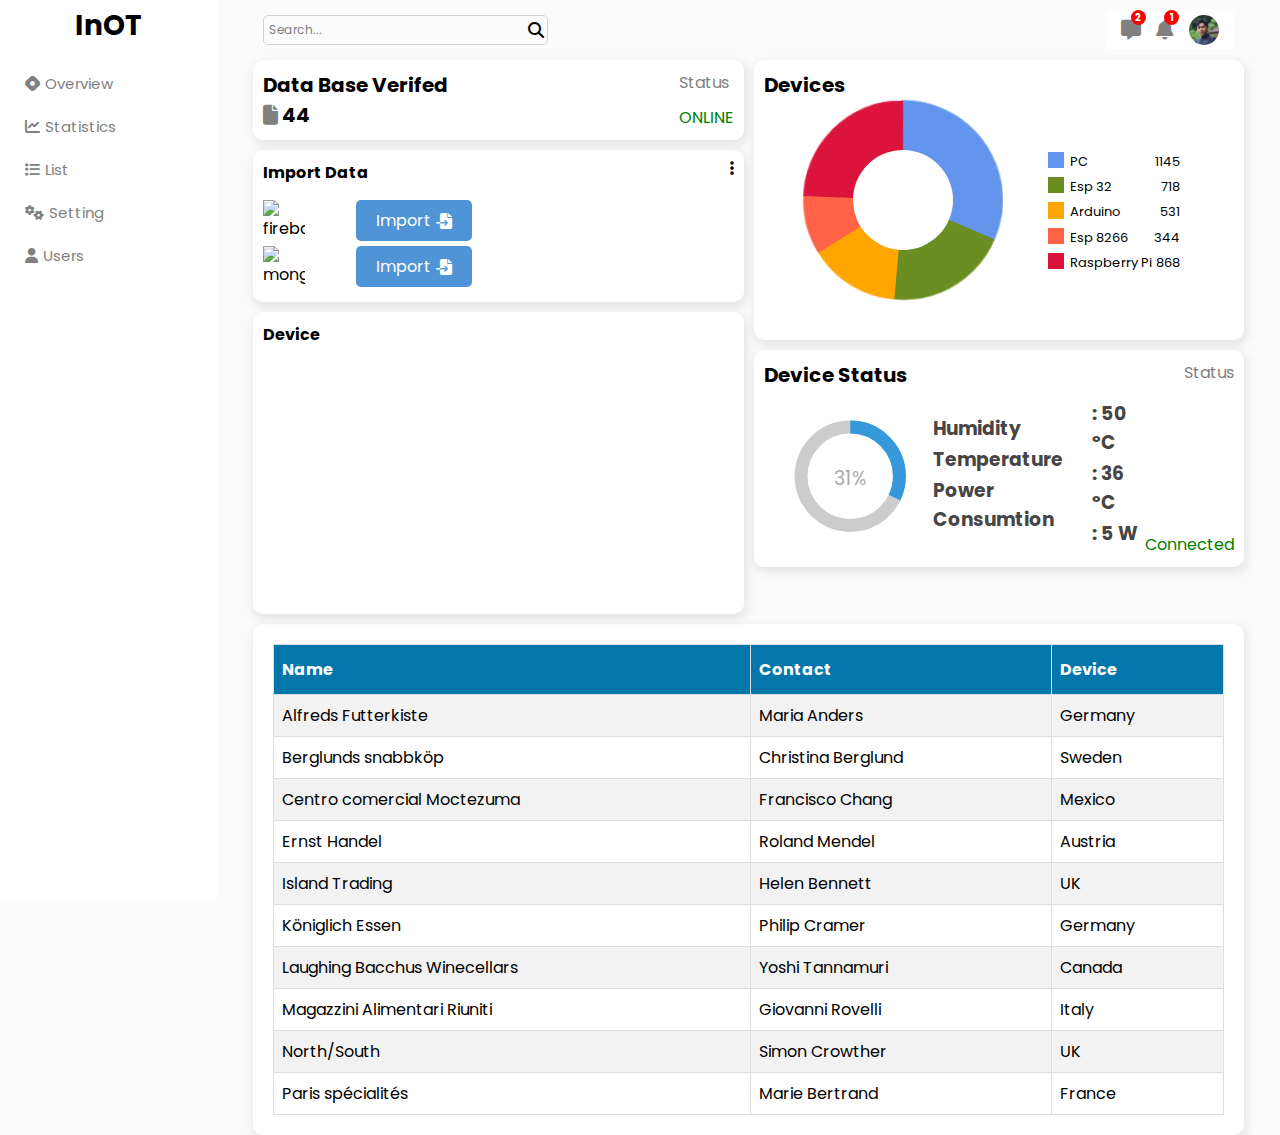
==== index.html @ 503b517f "pertama" ====
<!DOCTYPE html>
<html lang="en">

<head>
    <meta charset="UTF-8">
    <meta http-equiv="X-UA-Compatible" content="IE=edge">
    <meta name="viewport" content="width=device-width, initial-scale=1.0">
    <!-- google fonts -->
    <link rel="preconnect" href="https://fonts.googleapis.com">
    <link rel="preconnect" href="https://fonts.gstatic.com" crossorigin>
    <link
        href="https://fonts.googleapis.com/css2?family=Poppins:ital,wght@0,200;0,300;0,400;0,500;1,200;1,300;1,400;1,500&display=swap"
        rel="stylesheet">

    <style>
        * {
            font-family: 'Poppins', sans-serif;
        }
    </style>
    <!-- main css -->
    <link rel="stylesheet" href="./assets/css/main.css">
    <link rel="stylesheet" href="./assets/css/circliful.css">

    <!-- fontawesome -->
    <link rel="stylesheet" href="https://cdnjs.cloudflare.com/ajax/libs/font-awesome/6.1.1/css/all.min.css">

    <title>IOT : Dashboard</title>
</head>

<body>
    <div class="main">
        <div id="sidebar" class="sidebar">
            <div class="nav-content">
                <div class="top">
                    <div class="logo">
                        <h1 class="m-0 logo-cont">InOT</h1>
                    </div>
                </div>
                <div class="middle">
                    <ul class="ul-no">
                        <li class="li-co te-side"><span><i class="fa-brands fa-hashnode te-ico"></i>Overview</span>
                        </li>
                        <li class="li-co te-side"><span><i class="fa-solid fa-chart-line te-ico"></i>Statistics</span>
                        </li>
                        <li class="li-co te-side"><span><i class="fa-solid fa-list te-ico"></i>List</span></li>
                        <li class="li-co te-side"><span><i class="fa-solid fa-gears te-ico"></i>Setting</span></li>
                        <li class="li-co te-side"><span><i class="fa-solid fa-user te-ico"></i>Users</span></li>
                    </ul>
                </div>
                <!-- <div class="bottom">bottom</div> -->
            </div>
        </div>
        <div class="navbar">
            <div class="nav-container">
                <div class="nav-cont">
                    <div class="search-angin">
                        <input class="search-box" type="text" placeholder="Search..."><i
                            class="fa-solid fa-magnifying-glass"></i>
                    </div>
                    <div class="nav-item">
                        <div class="item">
                            <div class="pad">
                                <div class="icon-nav mr-nav"><i class="fa-solid fa-message"></i>
                                    <div class="counter">2</div>
                                </div>
                                <div class="icon-nav mr-nav"><i class="fa-solid fa-bell"></i>
                                    <div class="counter">1</div>
                                </div>
                                <img class="avatar" src="./assets/image/avatar.png" alt="logo">
                            </div>
                        </div>

                    </div>
                </div>
                <!-- content -->
                <div class="widget">
                    <div class="wid-cont">
                        <div class="card-cont">
                            <div class="left">
                                <div class="wi-title">
                                    <h4 class="m-0">Data Base Verifed</h4>
                                </div>
                                <div class="icon-tol">
                                    <h4 class="m-0"><i class="fa-solid fa-file tex-grrr"></i> 44</h4>
                                </div>
                            </div>
                            <div class="right">
                                <span class="m-0 tex-grrr">Status</span>
                                <span class="m-0 st-online">ONLINE</span>
                            </div>
                        </div>
                        <div class="card-cont" style="margin-top: 10px;">
                            <div class="left">
                                <h4 class="m-0">Import Data</h4>
                                <div class="data-import">
                                    <div class="bgn">
                                        <img src="https://www.gstatic.com/devrel-devsite/prod/v2325d8c952b9b608081f2b039989eacb0148117feedf74c3efc58771dfb973db/firebase/images/lockup.svg"
                                            width="20%" alt="firebase">
                                        <a class="btn-ipm" href="#">Import <i class="fa-solid fa-file-import"></i></a>
                                    </div>
                                    <div class="bgn">
                                        <img src="https://webimages.mongodb.com/_com_assets/cms/kuyjf3vea2hg34taa-horizontal_default_slate_blue.svg?auto=format%252Ccompress"
                                            width="20%" alt="mongodb">
                                        <a class="btn-ipm" href="#">Import <i class="fa-solid fa-file-import"></i></a>
                                    </div>
                                </div>
                            </div>
                            <div class="right">
                                <div class="dropdown-ico">
                                    <i class="fa-solid fa-ellipsis-vertical"></i>
                                </div>
                            </div>
                        </div>
                        <div class="chart-bar" style="margin-top:10px; height:282px;">
                            <h4 class="m-0">Device</h4>
                            <canvas id="myChart" class="dev-pad" style="position: relative;"></canvas>
                            <!-- <div id="chart"></div> -->
                        </div>
                    </div>
                    <div class="graph">
                        <div class="wid-ch">
                            <div class="dev-ch">
                                <div class="dev-title">Devices</div>
                                <section class="pi-mar">
                                    <div class="pieID pie">

                                    </div>
                                    <ul class="pieID legend">
                                        <li>
                                            <em>PC</em>
                                            <span>1145</span>
                                        </li>
                                        <li>
                                            <em>Esp 32</em>
                                            <span>718</span>
                                        </li>
                                        <li>
                                            <em>Arduino</em>
                                            <span>531</span>
                                        </li>

                                        <li>
                                            <em>Esp 8266</em>
                                            <span>344</span>
                                        </li>
                                        <li>
                                            <em>Raspberry Pi</em>
                                            <span>868</span>
                                        </li>
                                    </ul>
                                </section>
                            </div>
                        </div>
                        <div class="card-cont" style="margin-top:10px;">
                            <div class="left">
                                <div class="dev-title">Device Status</div>
                                <div class="d-flex">
                                    <div id="test-circle" class="circle-ful"></div>
                                    <div class="d-flex">
                                        <div class="dev-data">
                                            <div class="post-a">
                                                <h3 class="data-font">Humidity</h3>
                                                <h3 class="data-font">Temperature</h3>
                                                <h3 class="data-font">Power Consumtion</h3>
                                            </div>
                                            <div class="post-a">
                                                <h3 class="data-font">: 50 ºC</h3>
                                                <h3 class="data-font">: 36 ºC</h3>
                                                <h3 class="data-font">: 5 W</h3>
                                            </div>
                                        </div>
                                    </div>
                                </div>
                            </div>
                            <div class="right">
                                <span class="m-0 tex-grrr ml-auto">Status</span>
                                <span class="m-0 st-online">Connected</span>
                            </div>
                        </div>
                    </div>
                </div>
                <div class="table-section">
                    <div class="table-di">
                        <table id="customers">
                            <tr>
                                <th>Name</th>
                                <th>Contact</th>
                                <th>Device</th>
                            </tr>
                            <tr>
                                <td>Alfreds Futterkiste</td>
                                <td>Maria Anders</td>
                                <td>Germany</td>
                            </tr>
                            <tr>
                                <td>Berglunds snabbköp</td>
                                <td>Christina Berglund</td>
                                <td>Sweden</td>
                            </tr>
                            <tr>
                                <td>Centro comercial Moctezuma</td>
                                <td>Francisco Chang</td>
                                <td>Mexico</td>
                            </tr>
                            <tr>
                                <td>Ernst Handel</td>
                                <td>Roland Mendel</td>
                                <td>Austria</td>
                            </tr>
                            <tr>
                                <td>Island Trading</td>
                                <td>Helen Bennett</td>
                                <td>UK</td>
                            </tr>
                            <tr>
                                <td>Königlich Essen</td>
                                <td>Philip Cramer</td>
                                <td>Germany</td>
                            </tr>
                            <tr>
                                <td>Laughing Bacchus Winecellars</td>
                                <td>Yoshi Tannamuri</td>
                                <td>Canada</td>
                            </tr>
                            <tr>
                                <td>Magazzini Alimentari Riuniti</td>
                                <td>Giovanni Rovelli</td>
                                <td>Italy</td>
                            </tr>
                            <tr>
                                <td>North/South</td>
                                <td>Simon Crowther</td>
                                <td>UK</td>
                            </tr>
                            <tr>
                                <td>Paris spécialités</td>
                                <td>Marie Bertrand</td>
                                <td>France</td>
                            </tr>
                        </table>
                    </div>

                </div>
            </div>
        </div>
    </div>


    <!-- script -->
    <!-- <script src="https://ajax.googleapis.com/ajax/libs/jquery/3.1.0/jquery.min.js"></script> -->
    <script src="https://cdn.jsdelivr.net/npm/popper.js@1.16.1/dist/umd/popper.min.js"
        integrity="sha384-9/reFTGAW83EW2RDu2S0VKaIzap3H66lZH81PoYlFhbGU+6BZp6G7niu735Sk7lN"
        crossorigin="anonymous"></script>
    <script src="https://cdn.jsdelivr.net/npm/bootstrap@4.6.1/dist/js/bootstrap.min.js"
        integrity="sha384-VHvPCCyXqtD5DqJeNxl2dtTyhF78xXNXdkwX1CZeRusQfRKp+tA7hAShOK/B/fQ2"
        crossorigin="anonymous"></script>

    <script src='https://cdnjs.cloudflare.com/ajax/libs/jquery/3.6.0/jquery.min.js'></script>
    <script src="./assets/js/pie-chart.js"></script>
    <script src="./assets/js/circliful.js"></script>
    <script src="./assets/js/main.js"></script>

    <!-- chart -->
    <script src="https://cdn.jsdelivr.net/npm/chart.js@3.8.0/dist/chart.min.js"></script>

    <!-- circliful -->
    <script>
        $(document).ready(function () { // 6,32 5,38 2,34
            $("#test-circle").circliful({
                animation: 1,
                animationStep: 5,
                foregroundBorderWidth: 15,
                backgroundBorderWidth: 15,
                percent: 38,
                textSize: 28,
                textStyle: 'font-size: 12px;',
                textColor: '#666',
                multiPercentage: 1,
                percentages: [10, 20, 30]
            });
        });
    </script>
    <!-- chart -->
    <script>
        const ctx = document.getElementById('myChart').getContext('2d');
        const myChart = new Chart(ctx, {
            type: 'bar',
            data: {
                labels: ['Jan', 'Feb', 'Mar', 'Apr', 'May', 'Jun'],
                datasets: [{
                    label: '# of Votes',
                    data: [12, 19, 3, 5, 2, 3],
                    backgroundColor: [
                        'rgba(54, 162, 235)',
                    ],
                }]
            },
            options: {
                scales: {
                    y: {
                        beginAtZero: true,
                    },
                    x: {
                        grid: {
                            display: false,
                        }
                    }
                }
            }

        });
    </script>

</body>

</html>
---- assets/css/main.css ----
body {
  background-color: #fbfbfb;
  margin: 0;
}

.main {
  display: flex;
}
.m-0 {
  margin: 0;
}

.mr-nav {
  margin-right: 15px;
}

.tex-grrr {
  color: gray;
}
/* sidebar */
.sidebar {
  flex: 1;
  width: 217px;
  height: 100vh;
  background-color: #fff;
  position: fixed;
}
.navbar {
  margin-left: 217px;
}

.nav-content {
  padding: 5px 20px;
}

.top {
  margin-bottom: 20px;
}

.logo {
  display: flex;
  align-items: center;
  justify-content: center;
}

.logo-cont {
  font-size: 28px;
  font-weight: bold;
}

.middle {
}
.ul-no {
  list-style: none;
  margin: 0;
  padding: 0;
}

.li-co {
  display: flex;
  align-items: center;
  padding: 5px;
  cursor: pointer;

  margin: 10px 0;
}

.li-co:hover {
  background-color: #4dbfd17e;
  border-radius: 5px;
  color: #fff;
}

.te-side {
  /* color: #0084ff; */
  color: gray;
  font-size: 15px;
}

.te-side:hover {
  color: #0084ff;
}

.te-ico {
  margin-right: 5px;
}

/* navbar */
.navbar {
  flex: 6;
}

.nav-container {
  display: flex;
  flex-direction: column;
  min-height: 100vh;
  max-width: 1200px;
  width: calc(100% - 72px);
  margin: 0 auto;
  padding: 0 32px;
}

.nav-cont {
  /* width: 100%; */
  padding: 10px;
  display: flex;
  align-items: center;
  justify-content: space-between;
}

.search-angin {
  display: flex;
  align-items: center;
  border: 0.5px solid lightgray;
  padding: 3px;
  border-radius: 5px;
}

.pad {
  padding: 0 10px;
  display: flex;
}

.search-box {
  border: none;
  outline: none;
  background: transparent;
}

.search-box::placeholder {
  font-size: 12px;
  color: gray;
}

.nav-item {
  display: flex;
  align-items: center;
}

.icon-nav {
  font-size: 20px;
  position: relative;
  color: gray;
}

.counter {
  width: 15px;
  height: 15px;
  background-color: red;
  border-radius: 50%;
  color: white;
  display: flex;
  align-items: center;
  justify-content: center;
  font-size: 10px;
  font-weight: bold;
  position: absolute;
  top: -5px;
  right: -5px;
}

.item {
  display: flex;
  align-items: center;
  /* margin-right: 20px; */
  position: relative;
  background-color: #fff;
  border-radius: 5px;
  padding: 5px 5px;
}

.avatar {
  width: 30px;
  height: 30px;
  border-radius: 50%;
}

/* widget */

.card-cont {
  display: flex;
  justify-content: space-between;
  flex: 1;
  padding: 10px;
  background-color: #fff;
  -webkit-box-shadow: 2px 4px 10px 1px rgba(0, 0, 0, 0.47);
  box-shadow: 2px 4px 10px 1px rgba(201, 201, 201, 0.47);
  border-radius: 10px;
  /* height: 100px; */
}

.left,
.right {
  display: flex;
  flex-direction: column;
  justify-content: space-between;
}

.widget {
  display: flex;
  gap: 10px;
}

.wid-cont {
  flex: 1;
  /* display: flex; */
}

.graph {
  flex: 1;
}

.wid-ch {
  background-color: #fff;
  border-radius: 10px;
  -webkit-box-shadow: 2px 4px 10px 1px rgba(0, 0, 0, 0.47);
  box-shadow: 2px 4px 10px 1px rgba(201, 201, 201, 0.47);
}

.wi-title {
  font-size: 20px;
  font-weight: bold;
}

.icon-tol {
  font-size: 20px;
}

.dev-ch {
  padding: 10px;
}

.dev-title {
  font-size: 20px;
  font-weight: bold;
}

.st-online {
  color: green;
}

/* pie chart */
@keyframes bake-pie {
  from {
    transform: rotate(0deg) translate3d(0, 0, 0);
  }
}

.pi-mar {
  display: flex;
  justify-content: center;
  align-items: center;
}

.pieID {
  display: inline-block;
  vertical-align: top;
}
.pie {
  height: 200px;
  width: 200px;
  position: relative;
  margin: 0 30px 30px 0;
}
.pie::before {
  content: "";
  display: block;
  position: absolute;
  z-index: 1;
  width: 100px;
  height: 100px;
  background: #fff;
  border-radius: 50%;
  top: 50px;
  left: 50px;
}
.pie::after {
  /* content: ""; */
  display: block;
  width: 120px;
  height: 2px;
  background: rgba(0, 0, 0, 0.1);
  border-radius: 50%;
  box-shadow: 0 0 3px 4px rgba(0, 0, 0, 0.1);
  margin: 220px auto;
}
.slice {
  position: absolute;
  width: 200px;
  height: 200px;
  clip: rect(0px, 200px, 200px, 100px);
  animation: bake-pie 1s;
}
.slice span {
  display: block;
  position: absolute;
  top: 0;
  left: 0;
  background-color: black;
  width: 200px;
  height: 200px;
  border-radius: 50%;
  clip: rect(0px, 200px, 200px, 100px);
}
.legend {
  list-style-type: none;
  padding: 0;
  margin: 0;
  padding: 15px;
  font-size: 13px;
}
.legend li {
  width: 110px;
  height: 1.25em;
  margin-bottom: 0.7em;
  padding-left: 0.5em;
  border-left: 1.25em solid black;
}
.legend em {
  font-style: normal;
}
.legend span {
  float: right;
}

.data-import {
  height: 100%;
  padding-top: 10px;
}

.bgn {
  margin: 5px 0;
  display: flex;
  justify-content: space-between;
}

.brd {
  border-bottom: 1px solid rgba(128, 128, 128, 0);
}

.dropdown-ico {
  display: flex;
  margin-left: auto;
}

.btn-ipm {
  display: flex;
  align-items: center;
  justify-content: center;
  text-decoration: none;
  padding: 5px 20px;
  border-radius: 5px;
  background-color: rgb(80, 148, 216);
  color: #fff;
  gap: 5px;
}

.btn-ipm:hover {
  background-color: rgb(96, 191, 242);
  color: rgb(234, 232, 232);
}

.d-flex {
  display: flex;
}

.dev-data {
  display: flex;
  justify-content: center; /* align horizontal */
  align-items: center; /* align vertical */
  min-height: 100%;
  justify-content: space-between;
}

.data-font {
  margin: 2px;
  color: rgb(71, 69, 69);
}
.card-bar {
  padding: 10px;
}

.ml-auto {
  display: flex;
  margin-left: auto;
}

.dev-pad {
  padding-bottom: 20px;
}

/* apex chart */
.chart-bar {
  align-items: center;
  justify-content: space-between;
  flex: 1;
  padding: 10px;
  background-color: #fff;
  -webkit-box-shadow: 2px 4px 10px 1px rgba(0, 0, 0, 0.47);
  box-shadow: 2px 4px 10px 1px rgba(201, 201, 201, 0.47);
  border-radius: 10px;
  position: relative;
}
#chart {
  margin-left: auto;
  margin-right: auto;
  max-width: 420px;
  /* margin: 35px auto; */
}

/* table-section */
.table-section {
  margin-top: 10px;
  display: flex;
  background-color: #fff;
  -webkit-box-shadow: 2px 4px 10px 1px rgba(0, 0, 0, 0.47);
  box-shadow: 2px 4px 10px 1px rgba(201, 201, 201, 0.47);
  border-radius: 10px;
}

.table-di {
  padding: 20px;
  width: 100%;
}

/* table */
#customers {
  font-family: Arial, Helvetica, sans-serif;
  border-collapse: collapse;
  width: 100%;
}

#customers td,
#customers th {
  border: 1px solid #ddd;
  padding: 8px;
}

#customers tr:nth-child(even) {
  background-color: #f2f2f2;
}

#customers tr:hover {
  background-color: #ddd;
}

#customers th {
  padding-top: 12px;
  padding-bottom: 12px;
  text-align: left;
  background-color: #0476aa;
  color: white;
}
---- assets/css/circliful.css ----
.circliful .outer {
  fill: transparent;
  stroke: #333;
  stroke-width: 19.8;
  stroke-dasharray: 534;
  transition: stroke-dashoffset 1s;
  -webkit-animation-play-state: running;
  /* firefox bug fix - won't rotate at 90deg angles */
  -moz-transform: rotate(-89deg) translateX(-190px);
}

/* full circle 25 empty 534 */
.circliful .inner {
  fill: transparent;
  stroke: orange;
  stroke-width: 20;
  stroke-dasharray: 534;
  transition: stroke-dashoffset 1s;
  -webkit-animation-play-state: running;
  /* firefox bug fix - won't rotate at 90deg angles */
  -moz-transform: rotate(-89deg) translateX(-190px);
  stroke-dashoffset: 0;
}

.circliful {
  overflow: visible !important;
}

.svg-container {
  width: 200px;
  margin: 0 auto;
  overflow: visible;
}

svg .icon {
  font-family: FontAwesome;
}
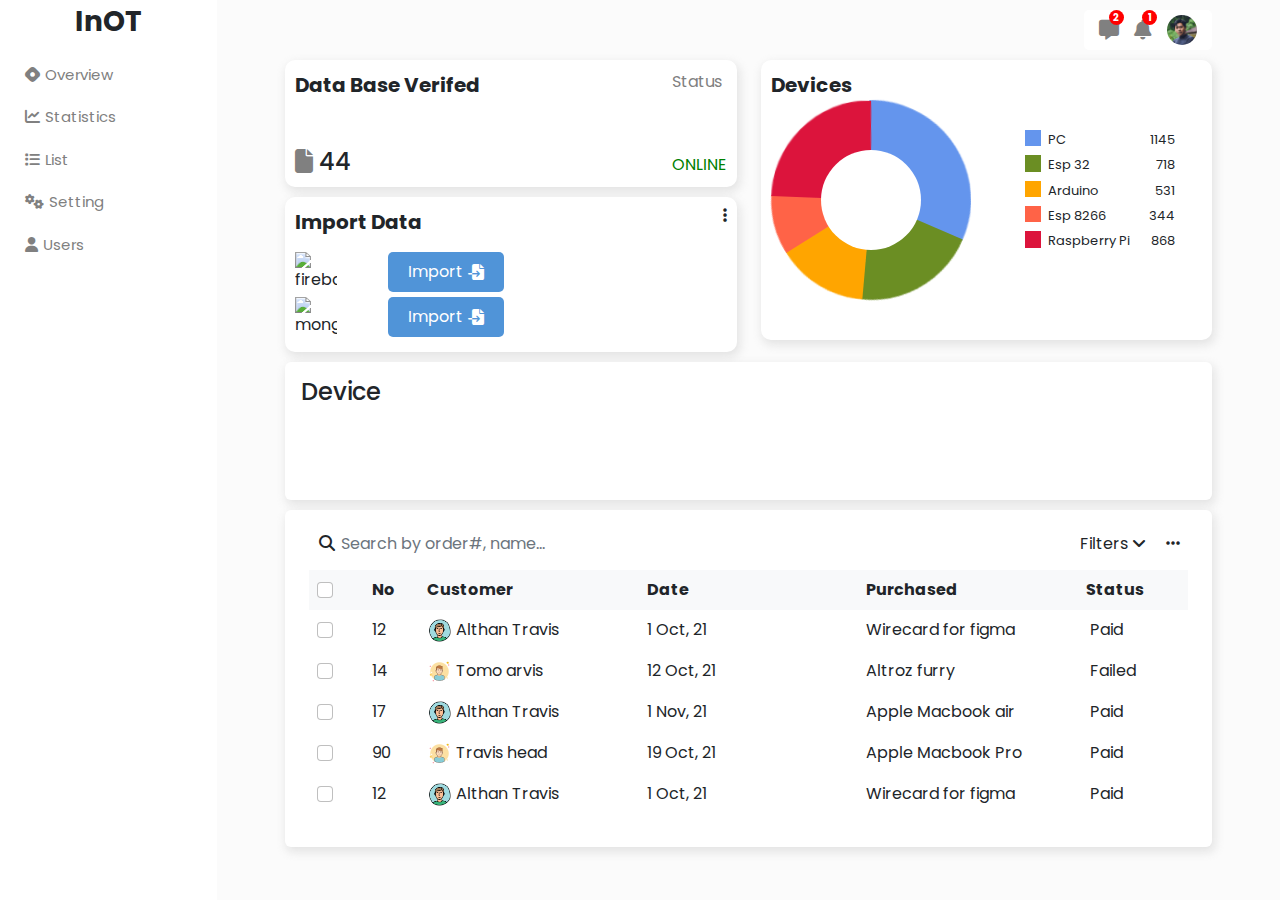
==== commit bd09593e: "stat-add" ====
--- a/index.html
+++ b/index.html
@@ -1,10 +1,10 @@
-<!DOCTYPE html>
+<!doctype html>
 <html lang="en">
 
 <head>
-    <meta charset="UTF-8">
-    <meta http-equiv="X-UA-Compatible" content="IE=edge">
-    <meta name="viewport" content="width=device-width, initial-scale=1.0">
+    <meta charset="utf-8">
+    <meta name="viewport" content="width=device-width, initial-scale=1">
+
     <!-- google fonts -->
     <link rel="preconnect" href="https://fonts.googleapis.com">
     <link rel="preconnect" href="https://fonts.gstatic.com" crossorigin>
@@ -17,19 +17,57 @@
             font-family: 'Poppins', sans-serif;
         }
     </style>
-    <!-- main css -->
+    <!-- bootstraps -->
+    <link rel="stylesheet" href="./assets/css/plugin/bootstrap.min.css">
+    <!-- main -->
     <link rel="stylesheet" href="./assets/css/main.css">
-    <link rel="stylesheet" href="./assets/css/circliful.css">
+    <link rel="stylesheet" href="./assets/css/plugin/circliful.css">
+
+
 
     <!-- fontawesome -->
     <link rel="stylesheet" href="https://cdnjs.cloudflare.com/ajax/libs/font-awesome/6.1.1/css/all.min.css">
-
-    <title>IOT : Dashboard</title>
+    <title>InOT : Dashboard</title>
 </head>
 
 <body>
+    <!-- nav hp -->
+    <div class="nav-hp" style="display:none" id="nav-hp">
+        <div class="nav-content-hp">
+            <div class="top">
+                <div class="logo" style="display:flex;">
+                    <h1 class="m-0 logo-cont ms-auto">InOT</h1>
+                    <a href="#" class="nav-hide ms-auto" onclick="closing()">
+                        <i class="fa-solid fa-xmark"></i>
+                    </a>
+                </div>
+            </div>
+            <div class="middle">
+                <ul class="ul-no">
+                    <a href="index.html" class="">
+                        <li class="li-co te-side"><span><i class="fa-brands fa-hashnode te-ico"></i>Overview</span>
+                        </li>
+                    </a>
+                    <a href="statistic.html">
+                        <li class="li-co te-side"><span><i class="fa-solid fa-chart-line te-ico"></i>Statistics</span>
+                        </li>
+                    </a>
+                    <a href="#">
+                        <li class="li-co te-side"><span><i class="fa-solid fa-list te-ico"></i>List</span></li>
+                    </a>
+                    <a href="#">
+                        <li class="li-co te-side"><span><i class="fa-solid fa-gears te-ico"></i>Setting</span></li>
+                    </a>
+                    <a href="#">
+                        <li class="li-co te-side"><span><i class="fa-solid fa-user te-ico"></i>Users</span></li>
+                    </a>
+                </ul>
+            </div>
+        </div>
+    </div>
+    <!-- end nav hp -->
     <div class="main">
-        <div id="sidebar" class="sidebar">
+        <div class="sidebar-blex">
             <div class="nav-content">
                 <div class="top">
                     <div class="logo">
@@ -38,25 +76,34 @@
                 </div>
                 <div class="middle">
                     <ul class="ul-no">
-                        <li class="li-co te-side"><span><i class="fa-brands fa-hashnode te-ico"></i>Overview</span>
-                        </li>
-                        <li class="li-co te-side"><span><i class="fa-solid fa-chart-line te-ico"></i>Statistics</span>
-                        </li>
-                        <li class="li-co te-side"><span><i class="fa-solid fa-list te-ico"></i>List</span></li>
-                        <li class="li-co te-side"><span><i class="fa-solid fa-gears te-ico"></i>Setting</span></li>
-                        <li class="li-co te-side"><span><i class="fa-solid fa-user te-ico"></i>Users</span></li>
+                        <a href="index.html">
+                            <li class="li-co te-side"><span><i class="fa-brands fa-hashnode te-ico"></i>Overview</span>
+                            </li>
+                        </a>
+                        <a href="statistic.html">
+                            <li class="li-co te-side"><span><i
+                                        class="fa-solid fa-chart-line te-ico"></i>Statistics</span>
+                            </li>
+                        </a>
+                        <a href="#">
+                            <li class="li-co te-side"><span><i class="fa-solid fa-list te-ico"></i>List</span></li>
+                        </a>
+                        <a href="#">
+                            <li class="li-co te-side"><span><i class="fa-solid fa-gears te-ico"></i>Setting</span></li>
+                        </a>
+                        <a href="#">
+                            <li class="li-co te-side"><span><i class="fa-solid fa-user te-ico"></i>Users</span></li>
+                        </a>
                     </ul>
                 </div>
-                <!-- <div class="bottom">bottom</div> -->
             </div>
         </div>
-        <div class="navbar">
+        <div class="navbar-blex">
             <div class="nav-container">
                 <div class="nav-cont">
-                    <div class="search-angin">
-                        <input class="search-box" type="text" placeholder="Search..."><i
-                            class="fa-solid fa-magnifying-glass"></i>
-                    </div>
+                    <a href="#" class="nav-hide" onclick="showing()">
+                        <i class="fa-solid fa-bars"></i>
+                    </a>
                     <div class="nav-item">
                         <div class="item">
                             <div class="pad">
@@ -72,194 +119,236 @@
 
                     </div>
                 </div>
-                <!-- content -->
+                <!-- widget -->
                 <div class="widget">
-                    <div class="wid-cont">
-                        <div class="card-cont">
-                            <div class="left">
-                                <div class="wi-title">
-                                    <h4 class="m-0">Data Base Verifed</h4>
-                                </div>
-                                <div class="icon-tol">
-                                    <h4 class="m-0"><i class="fa-solid fa-file tex-grrr"></i> 44</h4>
-                                </div>
-                            </div>
-                            <div class="right">
-                                <span class="m-0 tex-grrr">Status</span>
-                                <span class="m-0 st-online">ONLINE</span>
+                    <div class="row">
+                        <div class="col-md-6">
+                            <div class="wid-cont">
+                                <div class="card-cont">
+                                    <div class="left">
+                                        <div class="wi-title">
+                                            <div class="dev-title">Data Base Verifed</div>
+                                        </div>
+                                        <div class="icon-tol">
+                                            <h4 class="m-0 mt-5"><i class="fa-solid fa-file tex-grrr"></i> 44</h4>
+                                        </div>
+                                    </div>
+                                    <div class="right">
+                                        <span class="m-0 tex-grrr">Status</span>
+                                        <span class="m-0 st-online">ONLINE</span>
+                                    </div>
+                                </div>
+                                <div class="card-cont" style="margin-top: 10px;">
+                                    <div class="left">
+                                        <div class="dev-title">Import Data</div>
+                                        <div class="data-import">
+                                            <div class="bgn">
+                                                <img src="https://www.gstatic.com/devrel-devsite/prod/v2325d8c952b9b608081f2b039989eacb0148117feedf74c3efc58771dfb973db/firebase/images/lockup.svg"
+                                                    width="20%" alt="firebase">
+                                                <a class="btn-ipm" href="#">Import <i
+                                                        class="fa-solid fa-file-import"></i></a>
+                                            </div>
+                                            <div class="bgn">
+                                                <img src="https://webimages.mongodb.com/_com_assets/cms/kuyjf3vea2hg34taa-horizontal_default_slate_blue.svg?auto=format%252Ccompress"
+                                                    width="20%" alt="mongodb">
+                                                <a class="btn-ipm" href="#">Import <i
+                                                        class="fa-solid fa-file-import"></i></a>
+                                            </div>
+                                        </div>
+                                    </div>
+                                    <div class="right">
+                                        <div class="dropdown-ico">
+                                            <i class="fa-solid fa-ellipsis-vertical"></i>
+                                        </div>
+                                    </div>
+                                </div>
                             </div>
                         </div>
-                        <div class="card-cont" style="margin-top: 10px;">
-                            <div class="left">
-                                <h4 class="m-0">Import Data</h4>
-                                <div class="data-import">
-                                    <div class="bgn">
-                                        <img src="https://www.gstatic.com/devrel-devsite/prod/v2325d8c952b9b608081f2b039989eacb0148117feedf74c3efc58771dfb973db/firebase/images/lockup.svg"
-                                            width="20%" alt="firebase">
-                                        <a class="btn-ipm" href="#">Import <i class="fa-solid fa-file-import"></i></a>
-                                    </div>
-                                    <div class="bgn">
-                                        <img src="https://webimages.mongodb.com/_com_assets/cms/kuyjf3vea2hg34taa-horizontal_default_slate_blue.svg?auto=format%252Ccompress"
-                                            width="20%" alt="mongodb">
-                                        <a class="btn-ipm" href="#">Import <i class="fa-solid fa-file-import"></i></a>
-                                    </div>
-                                </div>
-                            </div>
-                            <div class="right">
-                                <div class="dropdown-ico">
-                                    <i class="fa-solid fa-ellipsis-vertical"></i>
-                                </div>
-                            </div>
-                        </div>
-                        <div class="chart-bar" style="margin-top:10px; height:282px;">
-                            <h4 class="m-0">Device</h4>
-                            <canvas id="myChart" class="dev-pad" style="position: relative;"></canvas>
-                            <!-- <div id="chart"></div> -->
-                        </div>
-                    </div>
-                    <div class="graph">
-                        <div class="wid-ch">
-                            <div class="dev-ch">
-                                <div class="dev-title">Devices</div>
-                                <section class="pi-mar">
-                                    <div class="pieID pie">
-
-                                    </div>
-                                    <ul class="pieID legend">
-                                        <li>
-                                            <em>PC</em>
-                                            <span>1145</span>
-                                        </li>
-                                        <li>
-                                            <em>Esp 32</em>
-                                            <span>718</span>
-                                        </li>
-                                        <li>
-                                            <em>Arduino</em>
-                                            <span>531</span>
-                                        </li>
-
-                                        <li>
-                                            <em>Esp 8266</em>
-                                            <span>344</span>
-                                        </li>
-                                        <li>
-                                            <em>Raspberry Pi</em>
-                                            <span>868</span>
-                                        </li>
-                                    </ul>
-                                </section>
-                            </div>
-                        </div>
-                        <div class="card-cont" style="margin-top:10px;">
-                            <div class="left">
-                                <div class="dev-title">Device Status</div>
-                                <div class="d-flex">
-                                    <div id="test-circle" class="circle-ful"></div>
-                                    <div class="d-flex">
-                                        <div class="dev-data">
-                                            <div class="post-a">
-                                                <h3 class="data-font">Humidity</h3>
-                                                <h3 class="data-font">Temperature</h3>
-                                                <h3 class="data-font">Power Consumtion</h3>
+                        <div class="col-md-6 mt-fix">
+                            <div class="graph">
+                                <div class="wid-ch">
+                                    <div class="dev-ch">
+                                        <div class="dev-title">Devices</div>
+                                        <section class="pi-mar">
+                                            <div class="row">
+                                                <div class="col-md-6">
+                                                    <div class="milet">
+                                                        <div class="pieID pie">
+
+                                                        </div>
+                                                    </div>
+                                                </div>
+                                                <div class="col-md-6">
+                                                    <div class="milet">
+                                                        <ul class="pieID legend">
+                                                            <li>
+                                                                <em>PC</em>
+                                                                <span>1145</span>
+                                                            </li>
+                                                            <li>
+                                                                <em>Esp 32</em>
+                                                                <span>718</span>
+                                                            </li>
+                                                            <li>
+                                                                <em>Arduino</em>
+                                                                <span>531</span>
+                                                            </li>
+
+                                                            <li>
+                                                                <em>Esp 8266</em>
+                                                                <span>344</span>
+                                                            </li>
+                                                            <li>
+                                                                <em>Raspberry Pi</em>
+                                                                <span>868</span>
+                                                            </li>
+                                                        </ul>
+                                                    </div>
+                                                </div>
                                             </div>
-                                            <div class="post-a">
-                                                <h3 class="data-font">: 50 ºC</h3>
-                                                <h3 class="data-font">: 36 ºC</h3>
-                                                <h3 class="data-font">: 5 W</h3>
-                                            </div>
-                                        </div>
-                                    </div>
-                                </div>
-                            </div>
-                            <div class="right">
-                                <span class="m-0 tex-grrr ml-auto">Status</span>
-                                <span class="m-0 st-online">Connected</span>
+
+                                        </section>
+                                    </div>
+                                </div>
                             </div>
                         </div>
                     </div>
-                </div>
-                <div class="table-section">
-                    <div class="table-di">
-                        <table id="customers">
-                            <tr>
-                                <th>Name</th>
-                                <th>Contact</th>
-                                <th>Device</th>
-                            </tr>
-                            <tr>
-                                <td>Alfreds Futterkiste</td>
-                                <td>Maria Anders</td>
-                                <td>Germany</td>
-                            </tr>
-                            <tr>
-                                <td>Berglunds snabbköp</td>
-                                <td>Christina Berglund</td>
-                                <td>Sweden</td>
-                            </tr>
-                            <tr>
-                                <td>Centro comercial Moctezuma</td>
-                                <td>Francisco Chang</td>
-                                <td>Mexico</td>
-                            </tr>
-                            <tr>
-                                <td>Ernst Handel</td>
-                                <td>Roland Mendel</td>
-                                <td>Austria</td>
-                            </tr>
-                            <tr>
-                                <td>Island Trading</td>
-                                <td>Helen Bennett</td>
-                                <td>UK</td>
-                            </tr>
-                            <tr>
-                                <td>Königlich Essen</td>
-                                <td>Philip Cramer</td>
-                                <td>Germany</td>
-                            </tr>
-                            <tr>
-                                <td>Laughing Bacchus Winecellars</td>
-                                <td>Yoshi Tannamuri</td>
-                                <td>Canada</td>
-                            </tr>
-                            <tr>
-                                <td>Magazzini Alimentari Riuniti</td>
-                                <td>Giovanni Rovelli</td>
-                                <td>Italy</td>
-                            </tr>
-                            <tr>
-                                <td>North/South</td>
-                                <td>Simon Crowther</td>
-                                <td>UK</td>
-                            </tr>
-                            <tr>
-                                <td>Paris spécialités</td>
-                                <td>Marie Bertrand</td>
-                                <td>France</td>
-                            </tr>
-                        </table>
+
+                </div>
+                <!-- chart-bar -->
+                <div class="row" style="margin-top:10px;">
+                    <div class="col-12">
+                        <div class="card bx-shadow">
+                            <div class="card-body">
+                                <h4 class="m-0">Device</h4>
+                                <canvas id="myChart" height="70"></canvas>
+                            </div>
+                        </div>
                     </div>
-
+                </div>
+                <!-- table -->
+                <div class="row">
+                    <div class="col-12">
+                        <div class="card bx-shadow" style="margin-top:10px;">
+                            <div class="card-body">
+                                <div class="container px-2">
+
+                                    <div class="mb-2 d-flex justify-content-between align-items-center">
+
+                                        <div class="position-relative">
+                                            <span class="position-absolute search-table"><i
+                                                    class="fa fa-search"></i></span>
+                                            <input class="form-control w-100" placeholder="Search by order#, name...">
+                                        </div>
+
+                                        <div class="px-2">
+
+                                            <span>Filters <i class="fa fa-angle-down"></i></span>
+                                            <i class="fa fa-ellipsis-h ms-3"></i>
+                                        </div>
+
+                                    </div>
+                                    <div class="table-responsive">
+                                        <table class="table table-responsive table-borderless">
+
+                                            <thead>
+                                                <tr class="bg-light">
+                                                    <th scope="col" width="5%"><input class="form-check-input"
+                                                            type="checkbox">
+                                                    </th>
+                                                    <th scope="col" width="5%">No</th>
+                                                    <th scope="col" width="20%">Customer</th>
+                                                    <th scope="col" width="20%">Date</th>
+                                                    <th scope="col" width="20%">Purchased</th>
+                                                    <th scope="col" width="10%">Status</th>
+                                                </tr>
+                                            </thead>
+                                            <tbody>
+                                                <tr>
+                                                    <th scope="row"><input class="form-check-input" type="checkbox">
+                                                    </th>
+                                                    <td>12</td>
+                                                    <td><img src="./assets/image/tab-1.png" width="25"> Althan Travis
+                                                    </td>
+                                                    <td>1 Oct, 21</td>
+                                                    <td>Wirecard for figma</td>
+                                                    <td><i class="fa fa-check-circle-o green"></i><span
+                                                            class="ms-1">Paid</span>
+                                                    </td>
+                                                </tr>
+
+                                                <tr>
+                                                    <th scope="row"><input class="form-check-input" type="checkbox">
+                                                    </th>
+                                                    <td>14</td>
+                                                    <td><img src="./assets/image/tab-2.png" width="25"> Tomo arvis</td>
+                                                    <td>12 Oct, 21</td>
+                                                    <td>Altroz furry</td>
+                                                    <td><i class="fa fa-dot-circle-o text-danger"></i><span
+                                                            class="ms-1">Failed</span></td>
+                                                </tr>
+
+
+                                                <tr>
+                                                    <th scope="row"><input class="form-check-input" type="checkbox">
+                                                    </th>
+                                                    <td>17</td>
+                                                    <td><img src="./assets/image/tab-1.png" width="25"> Althan Travis
+                                                    </td>
+                                                    <td>1 Nov, 21</td>
+                                                    </td>
+                                                    <td>Apple Macbook air</td>
+                                                    <td><i class="fa fa-check-circle-o green"></i><span
+                                                            class="ms-1">Paid</span>
+                                                </tr>
+
+
+                                                <tr>
+                                                    <th scope="row"><input class="form-check-input" type="checkbox">
+                                                    </th>
+                                                    <td>90</td>
+                                                    <td><img src="./assets/image/tab-2.png" width="25"> Travis head</td>
+                                                    <td>19 Oct, 21</td>
+                                                    <td>Apple Macbook Pro</td>
+                                                    <td><i class="fa fa-check-circle-o green"></i><span
+                                                            class="ms-1">Paid</span>
+                                                    </td>
+                                                </tr>
+
+
+                                                <tr>
+                                                    <th scope="row"><input class="form-check-input" type="checkbox">
+                                                    </th>
+                                                    <td>12</td>
+                                                    <td><img src="./assets/image/tab-1.png" width="25"> Althan Travis
+                                                    </td>
+                                                    <td>1 Oct, 21</td>
+                                                    <td>Wirecard for figma</td>
+                                                    <td><i class="fa fa-check-circle-o green"></i><span
+                                                            class="ms-1">Paid</span>
+                                                    </td>
+                                                </tr>
+                                            </tbody>
+                                        </table>
+
+                                    </div>
+
+                                </div>
+                            </div>
+                        </div>
+                    </div>
                 </div>
             </div>
         </div>
     </div>
 
 
-    <!-- script -->
-    <!-- <script src="https://ajax.googleapis.com/ajax/libs/jquery/3.1.0/jquery.min.js"></script> -->
-    <script src="https://cdn.jsdelivr.net/npm/popper.js@1.16.1/dist/umd/popper.min.js"
-        integrity="sha384-9/reFTGAW83EW2RDu2S0VKaIzap3H66lZH81PoYlFhbGU+6BZp6G7niu735Sk7lN"
-        crossorigin="anonymous"></script>
-    <script src="https://cdn.jsdelivr.net/npm/bootstrap@4.6.1/dist/js/bootstrap.min.js"
-        integrity="sha384-VHvPCCyXqtD5DqJeNxl2dtTyhF78xXNXdkwX1CZeRusQfRKp+tA7hAShOK/B/fQ2"
-        crossorigin="anonymous"></script>
-
+    <!-- js -->
     <script src='https://cdnjs.cloudflare.com/ajax/libs/jquery/3.6.0/jquery.min.js'></script>
-    <script src="./assets/js/pie-chart.js"></script>
-    <script src="./assets/js/circliful.js"></script>
+    <script src="./assets/js/plugin/bootstrap.bundle.min.js"></script>
+    <script src="./assets/js/plugin/pie-chart.js"></script>
+    <script src="./assets/js/plugin/circliful.js"></script>
     <script src="./assets/js/main.js"></script>
-
     <!-- chart -->
     <script src="https://cdn.jsdelivr.net/npm/chart.js@3.8.0/dist/chart.min.js"></script>
 
@@ -286,12 +375,12 @@
         const myChart = new Chart(ctx, {
             type: 'bar',
             data: {
-                labels: ['Jan', 'Feb', 'Mar', 'Apr', 'May', 'Jun'],
+                labels: ['Jan', 'Feb', 'Mar', 'Apr', 'May', 'Jun', 'Jul', 'Aug', 'Sep', 'Oct', 'Nov', 'Dec'],
                 datasets: [{
-                    label: '# of Votes',
-                    data: [12, 19, 3, 5, 2, 3],
+                    label: 'Data Of Year',
+                    data: [12, 19, 3, 5, 2, 3, 5, 10, 12, 3, 2, 7],
                     backgroundColor: [
-                        'rgba(54, 162, 235)',
+                        'rgb(54, 162, 235)',
                     ],
                 }]
             },
--- a/assets/css/main.css
+++ b/assets/css/main.css
@@ -1,13 +1,9 @@
-body {
-  background-color: #fbfbfb;
-  margin: 0;
+a {
+  text-decoration: none;
 }
 
 .main {
   display: flex;
-}
-.m-0 {
-  margin: 0;
 }
 
 .mr-nav {
@@ -17,20 +13,27 @@
 .tex-grrr {
   color: gray;
 }
+
 /* sidebar */
-.sidebar {
-  flex: 1;
+
+.sidebar-blex {
   width: 217px;
   height: 100vh;
   background-color: #fff;
   position: fixed;
-}
-.navbar {
+  /* display: none; */
+}
+
+.navbar-blex {
+  flex: 6;
   margin-left: 217px;
 }
 
 .nav-content {
   padding: 5px 20px;
+}
+.nav-content-hp {
+  padding: 10px 20px;
 }
 
 .top {
@@ -48,8 +51,6 @@
   font-weight: bold;
 }
 
-.middle {
-}
 .ul-no {
   list-style: none;
   margin: 0;
@@ -61,7 +62,6 @@
   align-items: center;
   padding: 5px;
   cursor: pointer;
-
   margin: 10px 0;
 }
 
@@ -86,10 +86,6 @@
 }
 
 /* navbar */
-.navbar {
-  flex: 6;
-}
-
 .nav-container {
   display: flex;
   flex-direction: column;
@@ -102,7 +98,7 @@
 
 .nav-cont {
   /* width: 100%; */
-  padding: 10px;
+  padding: 10px 0;
   display: flex;
   align-items: center;
   justify-content: space-between;
@@ -114,6 +110,11 @@
   border: 0.5px solid lightgray;
   padding: 3px;
   border-radius: 5px;
+}
+
+.nav-hide {
+  color: gray;
+  display: none;
 }
 
 .pad {
@@ -135,6 +136,7 @@
 .nav-item {
   display: flex;
   align-items: center;
+  margin-left: auto;
 }
 
 .icon-nav {
@@ -197,7 +199,7 @@
 }
 
 .widget {
-  display: flex;
+  /* display: flex; */
   gap: 10px;
 }
 
@@ -306,11 +308,11 @@
   list-style-type: none;
   padding: 0;
   margin: 0;
-  padding: 15px;
+  padding: 30px 15px;
   font-size: 13px;
 }
 .legend li {
-  width: 110px;
+  width: 150px;
   height: 1.25em;
   margin-bottom: 0.7em;
   padding-left: 0.5em;
@@ -389,65 +391,87 @@
   padding-bottom: 20px;
 }
 
-/* apex chart */
-.chart-bar {
-  align-items: center;
-  justify-content: space-between;
-  flex: 1;
-  padding: 10px;
-  background-color: #fff;
+.milet {
+  display: flex;
+  align-items: center;
+  justify-content: center;
+}
+
+/* table */
+.bx-shadow {
   -webkit-box-shadow: 2px 4px 10px 1px rgba(0, 0, 0, 0.47);
   box-shadow: 2px 4px 10px 1px rgba(201, 201, 201, 0.47);
-  border-radius: 10px;
-  position: relative;
-}
-#chart {
-  margin-left: auto;
-  margin-right: auto;
-  max-width: 420px;
-  /* margin: 35px auto; */
-}
-
-/* table-section */
-.table-section {
-  margin-top: 10px;
-  display: flex;
-  background-color: #fff;
-  -webkit-box-shadow: 2px 4px 10px 1px rgba(0, 0, 0, 0.47);
-  box-shadow: 2px 4px 10px 1px rgba(201, 201, 201, 0.47);
-  border-radius: 10px;
-}
-
-.table-di {
-  padding: 20px;
-  width: 100%;
-}
-
-/* table */
-#customers {
-  font-family: Arial, Helvetica, sans-serif;
-  border-collapse: collapse;
-  width: 100%;
-}
-
-#customers td,
-#customers th {
-  border: 1px solid #ddd;
-  padding: 8px;
-}
-
-#customers tr:nth-child(even) {
-  background-color: #f2f2f2;
-}
-
-#customers tr:hover {
-  background-color: #ddd;
-}
-
-#customers th {
-  padding-top: 12px;
-  padding-bottom: 12px;
-  text-align: left;
-  background-color: #0476aa;
-  color: white;
-}
+}
+
+.search-table {
+  top: 6px;
+  left: 10px;
+}
+
+.form-control {
+  border: none;
+  padding-left: 32px;
+}
+
+.form-control:focus {
+  border: none;
+  box-shadow: none;
+}
+
+.green {
+  color: green;
+}
+
+.mt-fix {
+  margin-top: 0px;
+}
+
+/* media */
+@media (max-width: 576px) {
+  .mt-fix {
+    margin-top: 10px;
+  }
+}
+
+@media (max-width: 576px) {
+  .sidebar-blex {
+    display: none;
+  }
+  .navbar-blex {
+    flex: 6;
+    margin-left: 0px;
+  }
+
+  .nav-container {
+    display: flex;
+    flex-direction: column;
+    min-height: 100vh;
+    max-width: 412px;
+    width: calc(100% - 72px);
+    margin: 0 auto;
+    padding: 0px;
+  }
+
+  .pie {
+    margin: 0px;
+  }
+
+  .legend {
+    padding: 15px;
+  }
+
+  .nav-hide {
+    color: gray;
+    display: block;
+  }
+}
+
+.nav-hp {
+  position: absolute;
+  width: 250px;
+  height: 100vh;
+  background-color: rgba(255, 255, 255, 0.998);
+  -webkit-box-shadow: 6px 8px 15px 3px rgba(0, 0, 0, 0.44);
+  box-shadow: 6px 8px 15px 3px rgba(0, 0, 0, 0.44);
+  z-index: 1;
+}
--- a/assets/css/plugin/circliful.css
+++ b/assets/css/plugin/circliful.css
@@ -0,0 +1,37 @@
+.circliful .outer {
+  fill: transparent;
+  stroke: #333;
+  stroke-width: 19.8;
+  stroke-dasharray: 534;
+  transition: stroke-dashoffset 1s;
+  -webkit-animation-play-state: running;
+  /* firefox bug fix - won't rotate at 90deg angles */
+  -moz-transform: rotate(-89deg) translateX(-190px);
+}
+
+/* full circle 25 empty 534 */
+.circliful .inner {
+  fill: transparent;
+  stroke: orange;
+  stroke-width: 20;
+  stroke-dasharray: 534;
+  transition: stroke-dashoffset 1s;
+  -webkit-animation-play-state: running;
+  /* firefox bug fix - won't rotate at 90deg angles */
+  -moz-transform: rotate(-89deg) translateX(-190px);
+  stroke-dashoffset: 0;
+}
+
+.circliful {
+  overflow: visible !important;
+}
+
+.svg-container {
+  width: 200px;
+  margin: 0 auto;
+  overflow: visible;
+}
+
+svg .icon {
+  font-family: FontAwesome;
+}
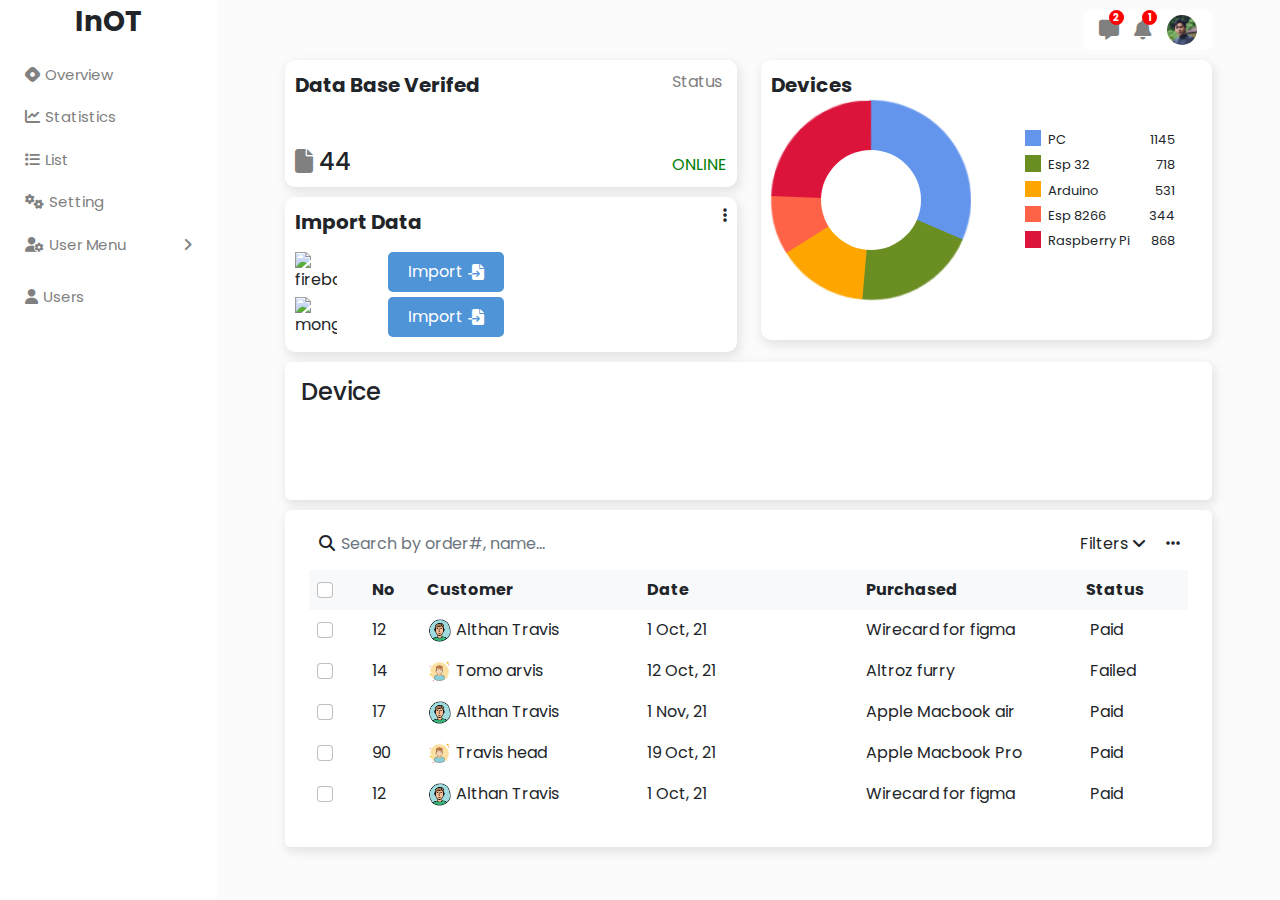
==== commit 9404cf81: "login & menu" ====
--- a/index.html
+++ b/index.html
@@ -4,6 +4,7 @@
 <head>
     <meta charset="utf-8">
     <meta name="viewport" content="width=device-width, initial-scale=1">
+    <!-- <meta http-equiv="refresh" content="10" /> -->
 
     <!-- google fonts -->
     <link rel="preconnect" href="https://fonts.googleapis.com">
@@ -58,7 +59,7 @@
                     <a href="#">
                         <li class="li-co te-side"><span><i class="fa-solid fa-gears te-ico"></i>Setting</span></li>
                     </a>
-                    <a href="#">
+                    <a href="user.html">
                         <li class="li-co te-side"><span><i class="fa-solid fa-user te-ico"></i>Users</span></li>
                     </a>
                 </ul>
@@ -91,9 +92,27 @@
                         <a href="#">
                             <li class="li-co te-side"><span><i class="fa-solid fa-gears te-ico"></i>Setting</span></li>
                         </a>
-                        <a href="#">
+                        <li class="treeview">
+                            <a class="li-co te-side" href="#" data-toggle="treeview"></i><span
+                                    class="app-menu__label"><i class="fa-solid fa-user-gear te-ico"></i>User
+                                    Menu</span><i class="treeview-indicator fa fa-angle-right ms-auto"></i></a>
+                            <ul class="treeview-menu">
+                                <a href="#">
+                                    <li class="li-co te-side"><span><i class="ico-list fa-solid fa-circle-dot te-ico"
+                                                style="font-size: 10px;"></i>List</span>
+                                    </li>
+                                </a>
+                                <a href="#">
+                                    <li class="li-co te-side"><span><i class="ico-list fa-solid fa-circle-dot te-ico"
+                                                style="font-size: 10px;"></i>List</span>
+                                    </li>
+                                </a>
+                            </ul>
+                        </li>
+                        <a href="user.html">
                             <li class="li-co te-side"><span><i class="fa-solid fa-user te-ico"></i>Users</span></li>
                         </a>
+
                     </ul>
                 </div>
             </div>
@@ -206,7 +225,6 @@
                                                     </div>
                                                 </div>
                                             </div>
-
                                         </section>
                                     </div>
                                 </div>
--- a/assets/css/main.css
+++ b/assets/css/main.css
@@ -2,8 +2,20 @@
   text-decoration: none;
 }
 
+ul {
+  list-style: none;
+  margin: 0;
+  padding: 0;
+}
+
 .main {
   display: flex;
+}
+
+.ico-list {
+  display: flex;
+  align-items: center;
+  justify-content: center;
 }
 
 .mr-nav {
@@ -475,3 +487,63 @@
   box-shadow: 6px 8px 15px 3px rgba(0, 0, 0, 0.44);
   z-index: 1;
 }
+
+/* btn table */
+.btn-table {
+  padding: 5px 30px;
+  border-radius: 5px;
+}
+
+.btn-table-edit {
+  background-color: rgb(53, 237, 151);
+  color: #fff;
+}
+.btn-table-edit:hover {
+  background-color: rgb(49, 214, 137);
+  color: gray;
+}
+
+.btn-table-delete {
+  background-color: rgb(237, 154, 53);
+  color: #fff;
+}
+.btn-table-delete:hover {
+  background-color: rgb(178, 132, 39);
+  color: gray;
+}
+
+.mar-sing {
+  margin-left: 0;
+  margin-right: 0;
+}
+
+@media (max-width: 576px) {
+  .mar-sing {
+    margin-left: 2rem;
+    margin-right: 2rem;
+  }
+}
+
+/* treeview */
+.treeview-menu {
+  max-height: 0;
+  overflow: hidden;
+  -webkit-transition: max-height 0.3s ease;
+  -o-transition: max-height 0.3s ease;
+  transition: max-height 0.3s ease;
+  background-color: #fbfbfb;
+}
+
+.treeview.is-expanded .treeview-menu {
+  max-height: 100vh;
+}
+
+.treeview.is-expanded .treeview-indicator {
+  -webkit-transform: rotate(90deg);
+  -ms-transform: rotate(90deg);
+  transform: rotate(90deg);
+}
+
+.treeview-item {
+  padding: 2px 10px;
+}
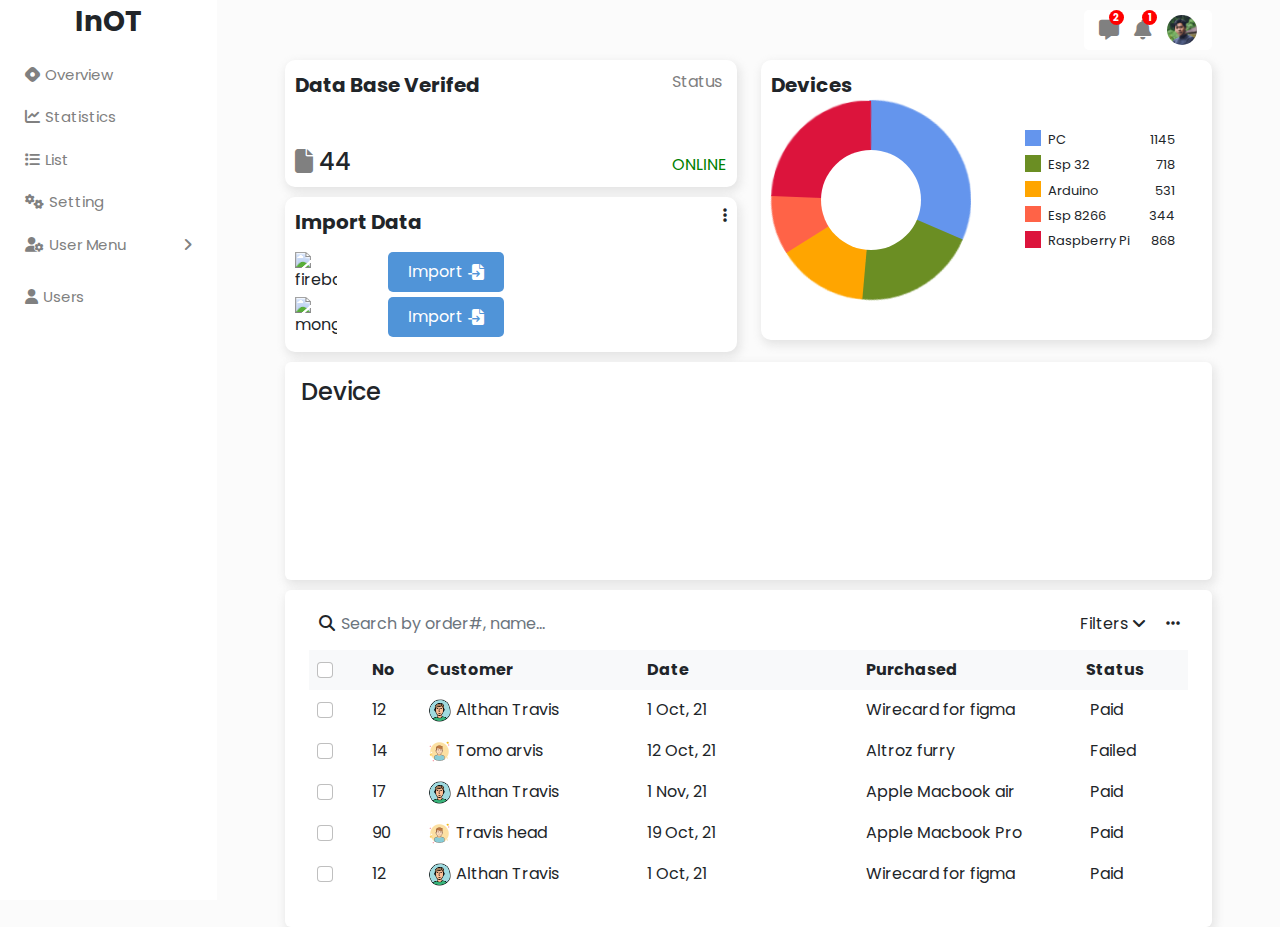
==== commit 37c38fd3: "resposive" ====
--- a/index.html
+++ b/index.html
@@ -46,21 +46,46 @@
             <div class="middle">
                 <ul class="ul-no">
                     <a href="index.html" class="">
-                        <li class="li-co te-side"><span><i class="fa-brands fa-hashnode te-ico"></i>Overview</span>
+                        <li class="li-co te-side">
+                            <span><i class="fa-brands fa-hashnode te-ico"></i>Overview</span>
                         </li>
                     </a>
                     <a href="statistic.html">
-                        <li class="li-co te-side"><span><i class="fa-solid fa-chart-line te-ico"></i>Statistics</span>
+                        <li class="li-co te-side">
+                            <span><i class="fa-solid fa-chart-line te-ico"></i>Statistics</span>
                         </li>
                     </a>
                     <a href="#">
-                        <li class="li-co te-side"><span><i class="fa-solid fa-list te-ico"></i>List</span></li>
+                        <li class="li-co te-side">
+                            <span><i class="fa-solid fa-list te-ico"></i>List</span>
+                        </li>
                     </a>
                     <a href="#">
-                        <li class="li-co te-side"><span><i class="fa-solid fa-gears te-ico"></i>Setting</span></li>
-                    </a>
+                        <li class="li-co te-side">
+                            <span><i class="fa-solid fa-gears te-ico"></i>Setting</span>
+                        </li>
+                    </a>
+                    <li class="treeview">
+                        <a class="li-co te-side" href="#" data-toggle="treeview"></i><span class="app-menu__label"><i
+                                    class="fa-solid fa-user-gear te-ico"></i>User
+                                Menu</span><i class="treeview-indicator fa fa-angle-right ms-auto"></i></a>
+                        <ul class="treeview-menu">
+                            <a href="#">
+                                <li class="li-co te-side"><span><i class="ico-list fa-solid fa-circle-dot te-ico"
+                                            style="font-size: 10px;"></i>List</span>
+                                </li>
+                            </a>
+                            <a href="#">
+                                <li class="li-co te-side"><span><i class="ico-list fa-solid fa-circle-dot te-ico"
+                                            style="font-size: 10px;"></i>List</span>
+                                </li>
+                            </a>
+                        </ul>
+                    </li>
                     <a href="user.html">
-                        <li class="li-co te-side"><span><i class="fa-solid fa-user te-ico"></i>Users</span></li>
+                        <li class="li-co te-side">
+                            <span><i class="fa-solid fa-user te-ico"></i>Users</span>
+                        </li>
                     </a>
                 </ul>
             </div>
@@ -78,19 +103,24 @@
                 <div class="middle">
                     <ul class="ul-no">
                         <a href="index.html">
-                            <li class="li-co te-side"><span><i class="fa-brands fa-hashnode te-ico"></i>Overview</span>
+                            <li class="li-co te-side">
+                                <span><i class="fa-brands fa-hashnode te-ico"></i>Overview</span>
                             </li>
                         </a>
                         <a href="statistic.html">
-                            <li class="li-co te-side"><span><i
-                                        class="fa-solid fa-chart-line te-ico"></i>Statistics</span>
+                            <li class="li-co te-side">
+                                <span><i class="fa-solid fa-chart-line te-ico"></i>Statistics</span>
                             </li>
                         </a>
                         <a href="#">
-                            <li class="li-co te-side"><span><i class="fa-solid fa-list te-ico"></i>List</span></li>
+                            <li class="li-co te-side">
+                                <span><i class="fa-solid fa-list te-ico"></i>List</span>
+                            </li>
                         </a>
                         <a href="#">
-                            <li class="li-co te-side"><span><i class="fa-solid fa-gears te-ico"></i>Setting</span></li>
+                            <li class="li-co te-side">
+                                <span><i class="fa-solid fa-gears te-ico"></i>Setting</span>
+                            </li>
                         </a>
                         <li class="treeview">
                             <a class="li-co te-side" href="#" data-toggle="treeview"></i><span
@@ -110,7 +140,9 @@
                             </ul>
                         </li>
                         <a href="user.html">
-                            <li class="li-co te-side"><span><i class="fa-solid fa-user te-ico"></i>Users</span></li>
+                            <li class="li-co te-side">
+                                <span><i class="fa-solid fa-user te-ico"></i>Users</span>
+                            </li>
                         </a>
 
                     </ul>
@@ -239,7 +271,7 @@
                         <div class="card bx-shadow">
                             <div class="card-body">
                                 <h4 class="m-0">Device</h4>
-                                <canvas id="myChart" height="70"></canvas>
+                                <canvas id="myChart" class="chart-my"></canvas>
                             </div>
                         </div>
                     </div>
--- a/assets/css/main.css
+++ b/assets/css/main.css
@@ -238,6 +238,10 @@
 
 .icon-tol {
   font-size: 20px;
+}
+
+.chart-my {
+  max-height: 270px;
 }
 
 .dev-ch {
@@ -438,6 +442,78 @@
   margin-top: 0px;
 }
 
+.nav-hp {
+  position: absolute;
+  width: 250px;
+  height: 100vh;
+  background-color: rgba(255, 255, 255, 0.998);
+  -webkit-box-shadow: 6px 8px 15px 3px rgba(0, 0, 0, 0.44);
+  box-shadow: 6px 8px 15px 3px rgba(0, 0, 0, 0.44);
+  z-index: 1;
+}
+
+/* btn table */
+.btn-table {
+  padding: 5px 30px;
+  border-radius: 5px;
+}
+
+.btn-table-edit {
+  background-color: rgb(53, 237, 151);
+  color: #fff;
+}
+.btn-table-edit:hover {
+  background-color: rgb(49, 214, 137);
+  color: gray;
+}
+
+.btn-table-delete {
+  background-color: rgb(237, 154, 53);
+  color: #fff;
+}
+.btn-table-delete:hover {
+  background-color: rgb(178, 132, 39);
+  color: gray;
+}
+
+.mar-sing {
+  margin-left: 0;
+  margin-right: 0;
+}
+
+@media (max-width: 576px) {
+  .mar-sing {
+    margin-left: 2rem;
+    margin-right: 2rem;
+  }
+}
+
+/* treeview */
+.treeview-menu {
+  max-height: 0;
+  overflow: hidden;
+  -webkit-transition: max-height 0.3s ease;
+  -o-transition: max-height 0.3s ease;
+  transition: max-height 0.3s ease;
+  background-color: #fbfbfb;
+}
+
+.treeview.is-expanded .treeview-menu {
+  max-height: 100vh;
+}
+
+.treeview.is-expanded .treeview-indicator {
+  -webkit-transform: rotate(90deg);
+  -ms-transform: rotate(90deg);
+  transform: rotate(90deg);
+}
+
+.treeview-item {
+  padding: 2px 10px;
+}
+
+/* responsive */
+
 /* media */
 @media (max-width: 576px) {
   .mt-fix {
@@ -478,72 +554,86 @@
   }
 }
 
-.nav-hp {
-  position: absolute;
-  width: 250px;
-  height: 100vh;
-  background-color: rgba(255, 255, 255, 0.998);
-  -webkit-box-shadow: 6px 8px 15px 3px rgba(0, 0, 0, 0.44);
-  box-shadow: 6px 8px 15px 3px rgba(0, 0, 0, 0.44);
-  z-index: 1;
-}
-
-/* btn table */
-.btn-table {
-  padding: 5px 30px;
-  border-radius: 5px;
-}
-
-.btn-table-edit {
-  background-color: rgb(53, 237, 151);
-  color: #fff;
-}
-.btn-table-edit:hover {
-  background-color: rgb(49, 214, 137);
-  color: gray;
-}
-
-.btn-table-delete {
-  background-color: rgb(237, 154, 53);
-  color: #fff;
-}
-.btn-table-delete:hover {
-  background-color: rgb(178, 132, 39);
-  color: gray;
-}
-
-.mar-sing {
-  margin-left: 0;
-  margin-right: 0;
-}
-
-@media (max-width: 576px) {
-  .mar-sing {
-    margin-left: 2rem;
-    margin-right: 2rem;
-  }
-}
-
-/* treeview */
-.treeview-menu {
-  max-height: 0;
-  overflow: hidden;
-  -webkit-transition: max-height 0.3s ease;
-  -o-transition: max-height 0.3s ease;
-  transition: max-height 0.3s ease;
-  background-color: #fbfbfb;
-}
-
-.treeview.is-expanded .treeview-menu {
-  max-height: 100vh;
-}
-
-.treeview.is-expanded .treeview-indicator {
-  -webkit-transform: rotate(90deg);
-  -ms-transform: rotate(90deg);
-  transform: rotate(90deg);
-}
-
-.treeview-item {
-  padding: 2px 10px;
-}
+@media (max-width: 776px) {
+  .mt-fix {
+    margin-top: 10px;
+  }
+
+  .sidebar-blex {
+    display: none;
+  }
+  .navbar-blex {
+    flex: 6;
+    margin-left: 0px;
+  }
+
+  /* .nav-container {
+    display: flex;
+    flex-direction: column;
+    min-height: 100vh;
+    max-width: 1200px;
+    width: calc(100% - 72px);
+    margin: 0 auto;
+    padding: 0px;
+  } */
+
+  .pie {
+    margin: 0px;
+  }
+
+  .legend {
+    padding: 15px;
+  }
+
+  .nav-hide {
+    color: gray;
+    display: block;
+  }
+
+  /* .nav-container {
+    max-width: 668px;
+  } */
+}
+
+@media (max-width: 778px) {
+  /* .legend {
+    display: none;
+  } */
+}
+
+@media (max-width: 976px) {
+  .mt-fix {
+    margin-top: 10px;
+  }
+
+  .sidebar-blex {
+    display: none;
+  }
+  .navbar-blex {
+    flex: 6;
+    margin-left: 0px;
+  }
+
+  /* .nav-container {
+    display: flex;
+    flex-direction: column;
+    min-height: 100vh;
+    max-width: 904px;
+    width: calc(100% - 72px);
+    margin: 0 auto;
+    padding: 0px;
+  } */
+
+  .pie {
+    margin: 0px;
+  }
+
+  .legend {
+    padding: 15px;
+  }
+
+  .nav-hide {
+    color: gray;
+    display: block;
+  }
+}
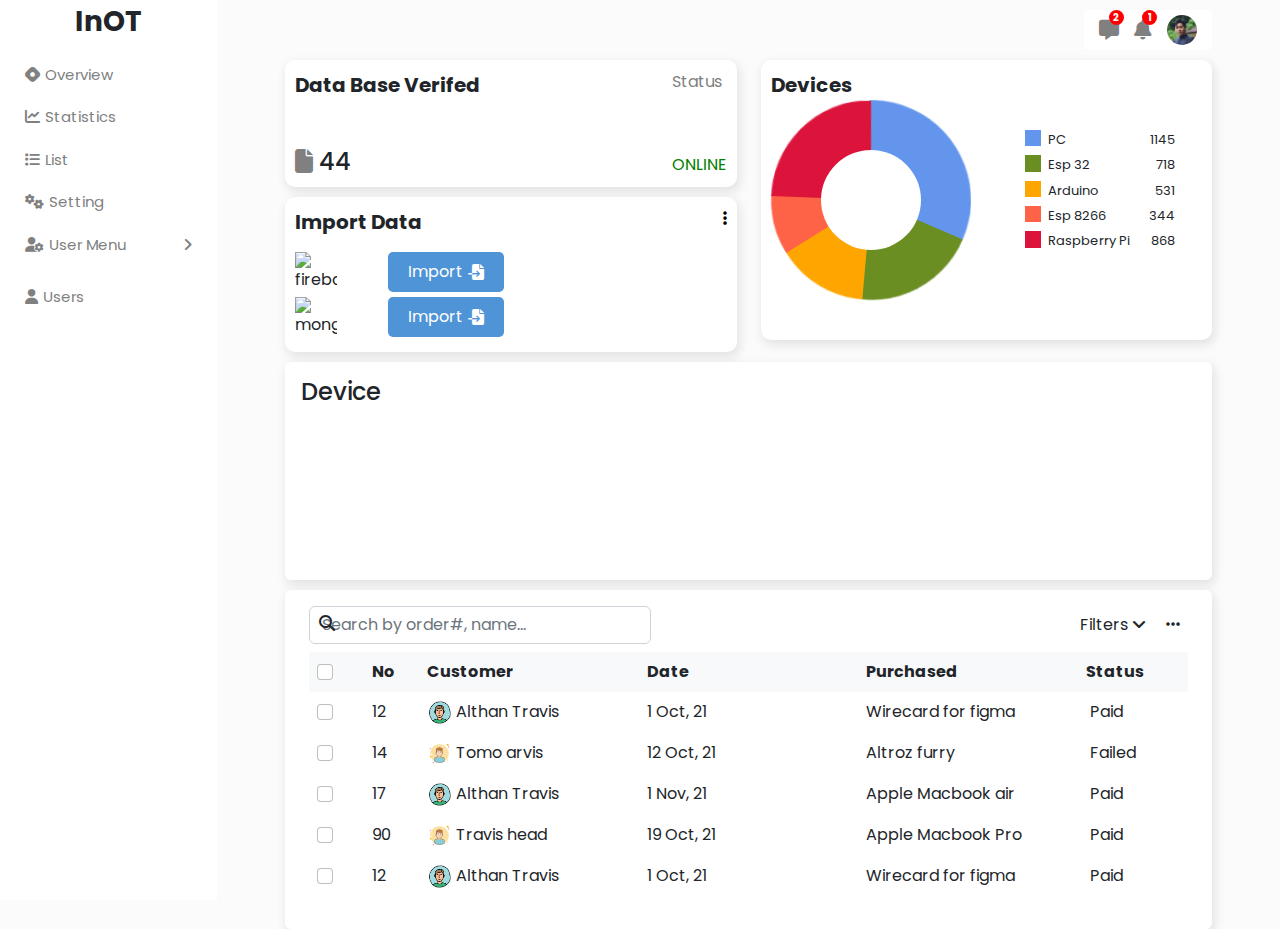
==== commit aa08e0ca: "dropdown & modal" ====
--- a/index.html
+++ b/index.html
@@ -127,23 +127,23 @@
                                     class="app-menu__label"><i class="fa-solid fa-user-gear te-ico"></i>User
                                     Menu</span><i class="treeview-indicator fa fa-angle-right ms-auto"></i></a>
                             <ul class="treeview-menu">
-                                <a href="#">
+                                <a href="list-user.html">
                                     <li class="li-co te-side"><span><i class="ico-list fa-solid fa-circle-dot te-ico"
-                                                style="font-size: 10px;"></i>List</span>
-                                    </li>
-                                </a>
-                                <a href="#">
-                                    <li class="li-co te-side"><span><i class="ico-list fa-solid fa-circle-dot te-ico"
-                                                style="font-size: 10px;"></i>List</span>
-                                    </li>
-                                </a>
-                            </ul>
-                        </li>
-                        <a href="user.html">
-                            <li class="li-co te-side">
-                                <span><i class="fa-solid fa-user te-ico"></i>Users</span>
+                                                style="font-size: 10px;"></i>List User</span></li>
+                        </li>
+                        </a>
+                        <a href="#">
+                            <li class="li-co te-side"><span><i class="ico-list fa-solid fa-circle-dot te-ico"
+                                        style="font-size: 10px;"></i>List</span>
                             </li>
                         </a>
+                    </ul>
+                    </li>
+                    <a href="user.html">
+                        <li class="li-co te-side">
+                            <span><i class="fa-solid fa-user te-ico"></i>Users</span>
+                        </li>
+                    </a>
 
                     </ul>
                 </div>
@@ -164,7 +164,19 @@
                                 <div class="icon-nav mr-nav"><i class="fa-solid fa-bell"></i>
                                     <div class="counter">1</div>
                                 </div>
-                                <img class="avatar" src="./assets/image/avatar.png" alt="logo">
+
+                                <a href="#" type="button" id="dropdownMenuButton1" data-bs-toggle="dropdown"
+                                    aria-expanded="false"> <img class="avatar" src="./assets/image/avatar.png"
+                                        alt="logo"></a>
+                                <div class="dropdown">
+                                    <ul class="dropdown-menu" aria-labelledby="dropdownMenuButton1">
+                                        <li><a class="dropdown-item" href="#"><i
+                                                    class="fa-solid fa-user me-2"></i>Profile</a></li>
+                                        <li><a class="dropdown-item" href="#" data-bs-toggle="modal"
+                                                data-bs-target="#Modallogout"> <i
+                                                    class="fa-solid fa-right-from-bracket me-2"></i>Log Out</a></li>
+                                    </ul>
+                                </div>
                             </div>
                         </div>
 
@@ -209,7 +221,16 @@
                                     </div>
                                     <div class="right">
                                         <div class="dropdown-ico">
-                                            <i class="fa-solid fa-ellipsis-vertical"></i>
+
+                                            <div class="dropdown">
+                                                <a href="#" type="button" id="titik3" data-bs-toggle="dropdown"
+                                                    aria-expanded="false"><i class="fa-solid fa-ellipsis-vertical"
+                                                        style="color: black;"></i></a>
+                                                <ul class="dropdown-menu" aria-labelledby="titik3">
+                                                    <li><a class="dropdown-item" href="#">Edit</a></li>
+                                                    <li><a class="dropdown-item" href="#">Delete</a></li>
+                                                </ul>
+                                            </div>
                                         </div>
                                     </div>
                                 </div>
@@ -450,6 +471,29 @@
         });
     </script>
 
+
+    <!-- modal Log out -->
+    <!-- Button trigger modal -->
+    <!-- Modal -->
+    <div class="modal fade" id="Modallogout" tabindex="-1" aria-labelledby="Modallogout1" aria-hidden="true">
+        <div class="modal-dialog modal-dialog-centered">
+            <div class="modal-content">
+                <div class="modal-header">
+                    <button type="button" class="btn-close" data-bs-dismiss="modal" aria-label="Close"></button>
+                </div>
+                <div class="modal-body">
+                    <h5 class="text-danger">Are you sure want to log out. !<i
+                            class="fa-solid fa-triangle-exclamation ms-3"></i></h5>
+                </div>
+                <div class="modal-footer">
+                    <button type="button" class="btn btn-secondary" data-bs-dismiss="modal">Cancel</button>
+                    <button type="button" class="btn btn-primary">Log Out</button>
+                </div>
+            </div>
+        </div>
+    </div>
+
+    <!-- modal Log out -->
 </body>
 
 </html>--- a/assets/css/main.css
+++ b/assets/css/main.css
@@ -424,7 +424,7 @@
   left: 10px;
 }
 
-.form-control {
+/* .form-control {
   border: none;
   padding-left: 32px;
 }
@@ -432,7 +432,7 @@
 .form-control:focus {
   border: none;
   box-shadow: none;
-}
+} */
 
 .green {
   color: green;
@@ -637,3 +637,57 @@
     display: block;
   }
 }
+
+.ico-ot {
+  font-size: 3rem;
+  color: gray;
+}
+
+.text-ot {
+  display: flex;
+  align-items: center;
+  justify-content: center;
+}
+
+/* range slider */
+.slidecontainer {
+  width: 100%;
+}
+
+.slider {
+  -webkit-appearance: none;
+  width: 100%;
+  height: 15px;
+  border-radius: 5px;
+  background: #d3d3d3;
+  outline: none;
+  opacity: 0.7;
+  -webkit-transition: 0.2s;
+  transition: opacity 0.2s;
+}
+
+.slider:hover {
+  opacity: 1;
+}
+
+.slider::-webkit-slider-thumb {
+  -webkit-appearance: none;
+  appearance: none;
+  width: 25px;
+  height: 25px;
+  border-radius: 50%;
+  background: #0483aa;
+  cursor: pointer;
+}
+
+.slider::-moz-range-thumb {
+  width: 25px;
+  height: 25px;
+  border-radius: 50%;
+  background: #0483aa;
+  cursor: pointer;
+}
+
+.slid {
+  width: 100%;
+}
